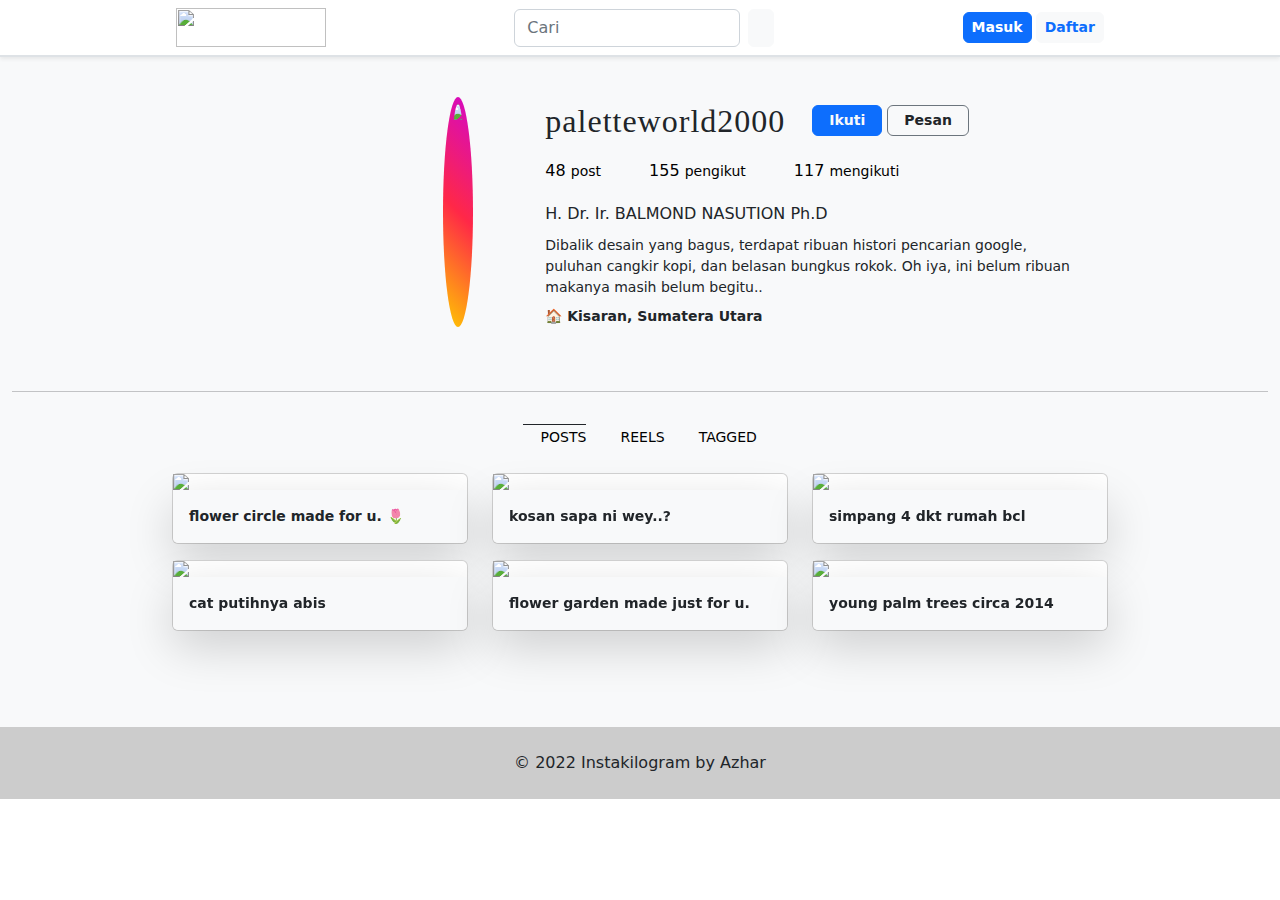
==== strawberry.html @ 3292f48c "Add files via upload" ====
<!DOCTYPE html>
<html lang="en">
  <head>
    <meta charset="UTF-8" />
    <meta http-equiv="X-UA-Compatible" content="IE=edge" />
    <meta name="viewport" content="width=device-width, initial-scale=1.0" />
    <link rel="stylesheet" href="css/bootstrap.css" />
    <link rel="stylesheet" href="style.css" />
    <link rel="stylesheet" href="bootstrap-icons/bootstrap-icons.css" />
    <link rel="icon" href="ikg/icon.png" />
    <title>Instakilogram | Profil</title>
  </head>
  <body>
    <!-- header -->
    <nav
      class="navbar navbar-light putih sticky-top border-bottom border-2 shadow-sm"
    >
      <div class="container justify-content-around align-items-center">
        <!-- logo -->
        <a class="logo" href="index.html"
          ><img src="ikg/logo.png" width="150" height="39"
        /></a>

        <!-- cari -->
        <form class="d-none d-md-flex">
          <input
            class="form-control me-2"
            type="search"
            placeholder="Cari"
            aria-label="Cari"
          />
          <i class="btn btn-light"><img src="ikg/search.svg" alt="" /></i>
        </form>

        <!-- login -->
        <div class="input-group w-auto">
          <div
            class="btn btn-sm btn-primary rounded fw-semibold"
            data-bs-toggle="modal"
            data-bs-target="#formlogin"
          >
            Masuk
          </div>
          &nbsp;
          <div
            class="btn btn-sm btn-light rounded text-primary fw-semibold"
            data-bs-toggle="modal"
            data-bs-target="#formdaftar"
          >
            Daftar
          </div>
        </div>
      </div>
    </nav>

    <!-- form login -->
    <div
      class="modal fade"
      id="formlogin"
      tabindex="-1"
      aria-labelledby="formloginlbl"
      aria-hidden="true"
    >
      <div class="modal-dialog modal-dialog-centered">
        <div class="modal-content">
          <div class="modal-header justify-content-center">
            <img src="ikg/logo.png" class="w-25" />
            <button
              type="button"
              class="btn-close"
              data-bs-dismiss="modal"
              aria-label="Close"
            ></button>
          </div>
          <!-- body input login -->
          <div class="modal-body">
            <form>
              <div class="mb-2">
                <i class="bi bi-person-circle"></i>
                <label for="username" class="col-form-label">Username</label>
                <input type="text" class="form-control" id="username" />
              </div>

              <div class="mb-2">
                <i class="bi bi-key-fill"></i>
                <label for="password" class="col-form-label">Password</label>
                <input type="password" class="form-control" id="password" />
              </div>

              <div class="mb-2">
                <input type="checkbox" checked id="ingatsaya" />
                <label for="ingatsaya" class="col-form-label">Ingat saya</label>
              </div>

              <div class="d-flex justify-content-center gap-3">
                <a href="#"
                  ><button class="btn btn-sm btn-primary">
                    <i class="bi bi-box-arrow-in-right me-1"></i>Masuk
                  </button></a
                >
                <a href="#"
                  ><button class="btn btn-sm btn-danger">
                    <i class="bi bi-question-circle-fill"></i>
                    Lupa password
                  </button></a
                >
              </div>
            </form>
          </div>
        </div>
      </div>
    </div>
    <!-- akhir form login -->

    <!-- form daftar -->
    <div
      class="modal fade"
      id="formdaftar"
      tabindex="-1"
      aria-labelledby="formdaftarlbl"
      aria-hidden="true"
    >
      <div class="modal-dialog modal-dialog-centered">
        <div class="modal-content">
          <div class="modal-header justify-content-center">
            <img src="ikg/logo.png" class="w-25" />
            <button
              type="button"
              class="btn-close"
              data-bs-dismiss="modal"
              aria-label="Close"
            ></button>
          </div>
          <!-- body input daftar -->
          <div class="modal-body">
            <form>
              <div class="mb-2">
                <i class="bi bi-person-vcard-fill"></i>
                <label for="nama" class="col-form-label">Nama</label>
                <input type="text" class="form-control" id="nama" />
              </div>

              <div class="mb-2">
                <i class="bi bi-envelope-fill"></i>
                <label for="email" class="col-form-label">Email</label>
                <input type="text" class="form-control" id="email" />
              </div>

              <div class="mb-2">
                <i class="bi bi-person-circle"></i>
                <label for="namsdsd" class="col-form-label">Username</label>
                <input type="text" class="form-control" id="uusername" />
              </div>

              <div class="mb-2">
                <i class="bi bi-key-fill"></i>
                <label for="d-password" class="col-form-label">Password</label>
                <input type="password" class="form-control" id="d-password" />
              </div>

              <div class="mb-4">
                <i class="bi bi-telephone-fill"></i>
                <label for="telp" class="col-form-label">No. HP</label>
                <input type="tel" class="form-control" id="telp" />
              </div>

              <div class="d-flex justify-content-center gap-3">
                <a href="#"
                  ><button class="btn btn-sm btn-primary">
                    <i class="bi bi-box-arrow-in-right me-1"></i>Daftar
                  </button></a
                >
                <a href="#"
                  ><button class="btn btn-sm btn-danger" type="reset">
                    <i class="bi bi-x-circle-fill"></i>
                    Reset
                  </button></a
                >
              </div>
            </form>
          </div>
        </div>
      </div>
    </div>
    <!-- akhir form daftar -->

    <!-- profil -->
    <div class="container-fluid bg-light">
      <div class="row">
        <div class="col-12 bg-light pt-3">&nbsp;</div>
        <!-- pfp -->
        <div
          class="col-12 col-md-5 d-flex justify-content-center justify-content-md-end"
        >
          <img
            class="img-fluid me-0 me-md-5 rounded-circle grad"
            src="ikg/profil/pfp2.jpg"
          />
        </div>

        <!-- bio -->
        <div class="col-12 col-md-7 mt-4 mt-md-0">
          <!-- username -->
          <div class="d-flex justify-content-center justify-content-md-start">
            <span class="fs-2 username"> paletteworld2000 &nbsp;&nbsp;</span>
            <!-- ikuti/dm -->
            <div class="gap-2 mt-1 mt-md-2">
              <a href="#"
                ><div
                  class="btn btn-sm btn-primary fw-semibold rounded text-center text-light px-3"
                >
                  <i class="bi bi-person-fill-add"></i>
                  Ikuti
                </div></a
              >
              <a href="#"
                ><div
                  class="btn btn-sm btn-outline-secondary fw-semibold rounded text-center text-dark px-3"
                  data-bs-toggle="modal"
                  data-bs-target="#pesan"
                >
                  <i class="bi bi-chat-dots-fill"></i>
                  Pesan
                </div></a
              >
            </div>
          </div>

          <!-- post/pengikut/mengikuti -->
          <div
            class="h6 d-flex gap-5 pt-3 justify-content-center justify-content-md-start"
          >
            <a class="link" href="#album"
              >48 <small class="fw-normal"> post</small></a
            >
            <a class="link" data-bs-toggle="modal" data-bs-target="#pengikut"
              >155 <small class="fw-normal"> pengikut</small></a
            >
            <a
              class="link"
              href="#"
              data-bs-toggle="modal"
              data-bs-target="#mengikuti"
              >117 <small class="fw-normal"> mengikuti</small></a
            >
          </div>

          <!--nama, lokasi dll -->
          <div
            class="h6 d-flex pt-3 justify-content-center justify-content-md-start text-dark"
          >
            H. Dr. Ir. BALMOND NASUTION Ph.D
          </div>
          <small
            class="d-flex pt-0 pt-md-1 justify-content-center justify-content-md-start"
          >
            Dibalik desain yang bagus, terdapat ribuan histori pencarian google,
            <br />
            puluhan cangkir kopi, dan belasan bungkus rokok. Oh iya, ini belum
            ribuan
            <br />
            makanya masih belum begitu..
          </small>
          <small
            class="d-flex pt-1 pt-md-2 justify-content-center justify-content-md-start text-dark fw-semibold"
          >
            🏠 Kisaran, Sumatera Utara
          </small>
        </div>
      </div>
    </div>

    <!-- popup pesan -->
    <div
      class="modal fade"
      id="pesan"
      tabindex="-1"
      aria-labelledby="pesanlbl"
      aria-hidden="true"
    >
      <div class="modal-dialog modal-dialog-centered modal-dialog-scrollable">
        <div class="modal-content">
          <div class="modal-header justify-content-center">
            <i class="bi bi-chat-dots-fill me-2"></i>
            <div class="fw-semibold">Kirim pesan ke @paletteworld2000</div>
            <button
              type="button"
              class="btn-close"
              data-bs-dismiss="modal"
              aria-label="Close"
            ></button>
          </div>
          <!-- body pesan -->
          <div class="modal-body">
            <form>
              <textarea
                class="form-control mb-3"
                placeholder="Pesan anda"
              ></textarea>
              <button class="btn btn-primary float-end">Kirim</button>
            </form>
          </div>
        </div>
      </div>
    </div>
    <!-- akhir popup pesan -->

    <!-- popup pengikut -->
    <div
      class="modal fade"
      id="pengikut"
      tabindex="-1"
      aria-labelledby="pengikutlbl"
      aria-hidden="true"
    >
      <div class="modal-dialog modal-dialog-centered modal-dialog-scrollable">
        <div class="modal-content">
          <div class="modal-header justify-content-center">
            <img src="ikg/logo.png" class="w-25" />
            <button
              type="button"
              class="btn-close"
              data-bs-dismiss="modal"
              aria-label="Close"
            ></button>
          </div>
          <!-- body pengikut -->
          <div class="modal-body">
            <h5><i class="bi bi-people-fill"></i> Pengikut</h5>
            <div>&nbsp;</div>
            <h6 class="d-flex flex-column fw-normal">
              <h6 class="link">@akunOrang_1</h6>
              <h6 class="link">@akunOrang_2</h6>
              <h6 class="link">@akunOrang_3</h6>
              <h6 class="link">@akunOrang_4</h6>
              <h6 class="link">@akunOrang_5</h6>
              <h6 class="link">@akunOrang_6</h6>
              <h6 class="link">@akunOrang_7</h6>
              <h6 class="link">@akunOrang_8</h6>
              <h6 class="link">@akunOrang_9</h6>
              <h6 class="link">@akunOrang_10</h6>
              <h6 class="link">@akunOrang_11</h6>
              <h6 class="link">@akunOrang_12</h6>
              <h6 class="link">@akunOrang_13</h6>
              <h6 class="link">@akunOrang_14</h6>
              <h6 class="link">@akunOrang_15</h6>
              <h6 class="link">@akunOrang_16</h6>
              <h6 class="link">@akunOrang_17</h6>
              <h6 class="link">@akunOrang_18</h6>
              <h6 class="link">@akunOrang_19</h6>
              <h6 class="link">@akunOrang_20</h6>
              <h6 class="link">@akunOrang_21</h6>
              <h6 class="link">@akunOrang_22</h6>
            </h6>
          </div>
        </div>
      </div>
    </div>
    <!-- akhir popup pengikut -->

    <!-- popup mengikuti -->
    <div
      class="modal fade"
      id="mengikuti"
      tabindex="-1"
      aria-labelledby="mengikutilbl"
      aria-hidden="true"
    >
      <div class="modal-dialog modal-dialog-centered modal-dialog-scrollable">
        <div class="modal-content">
          <div class="modal-header justify-content-center">
            <img src="ikg/logo.png" class="w-25" />
            <button
              type="button"
              class="btn-close"
              data-bs-dismiss="modal"
              aria-label="Close"
            ></button>
          </div>
          <!-- body mengikuti -->
          <div class="modal-body">
            <h5><i class="bi bi-people-fill"></i> Mengikuti</h5>
            <div>&nbsp;</div>
            <h6 class="d-flex flex-column fw-normal">
              <h6 class="link">@akunOrang_1</h6>
              <h6 class="link">@akunOrang_2</h6>
              <h6 class="link">@akunOrang_3</h6>
              <h6 class="link">@akunOrang_4</h6>
              <h6 class="link">@akunOrang_5</h6>
              <h6 class="link">@akunOrang_6</h6>
              <h6 class="link">@akunOrang_7</h6>
              <h6 class="link">@akunOrang_8</h6>
              <h6 class="link">@akunOrang_9</h6>
              <h6 class="link">@akunOrang_10</h6>
              <h6 class="link">@akunOrang_11</h6>
              <h6 class="link">@akunOrang_12</h6>
              <h6 class="link">@akunOrang_13</h6>
              <h6 class="link">@akunOrang_14</h6>
              <h6 class="link">@akunOrang_15</h6>
              <h6 class="link">@akunOrang_16</h6>
              <h6 class="link">@akunOrang_17</h6>
              <h6 class="link">@akunOrang_18</h6>
              <h6 class="link">@akunOrang_19</h6>
              <h6 class="link">@akunOrang_20</h6>
              <h6 class="link">@akunOrang_21</h6>
              <h6 class="link">@akunOrang_22</h6>
            </h6>
          </div>
        </div>
      </div>
    </div>
    <!-- akhir popup mengikuti -->

    <!-- album -->
    <div class="container-fluid pt-md-5 pt-2 bg-light pb-0 pb-md-5" id="album">
      <hr />

      <div class="row album d-flex justify-content-center align-items-center">
        <div class="col-12 bg-light pt-3"></div>
        <div class="d-flex gap-3 justify-content-center align-items-center">
          <a class="link border-top border-dark" href="#">
            <img src="ikg/grid.svg" width="13" height="13" /><small>
              POSTS</small
            ></a
          >
          <a class="link" href="#">
            <img src="ikg/camera-reels.svg" width="13" height="13" />
            <small> REELS</small></a
          >
          <a class="link" href="#">
            <img src="ikg/file-person.svg" width="13" height="13" />
            <small> TAGGED</small>
          </a>
        </div>
        <div class="col-12">&nbsp;</div>
        <div class="col-0 col-md-1"></div>
        <!--  -->
        <div class="col-4 col-md-3">
          <!-- baris 1 -->
          <!-- gambar 1 -->
          <div class="card curs">
            <!-- ganti data-bs-target-->
            <div
              class="shadow-1-strong rounded container-gambar"
              style="max-width: 22rem"
              data-bs-toggle="modal"
              data-bs-target="#gambarAlbum1"
            >
              <img src="ikg/profil/album/1.jpg" class="w-100 gambar" />

              <!-- overlay like/komen -->
              <!-- jika kursor diarahkan ke gambar, maka icon like/komen akan muncul -->
              <div
                class="like-komen text-light d-flex justify-content-center align-items-center text-center"
              >
                <!-- like -->
                <h4>
                  <i class="bi bi-heart-fill"></i>
                  <small class="fs-4">26</small>
                </h4>

                <!-- komen -->
                <h4 class="ms-3 d-none d-md-block">
                  <i class="bi bi-chat-fill"></i>
                  <small class="fs-4">5</small>
                </h4>
              </div>
            </div>
            <!-- card gambar -->
            <div
              class="card-body card-img-bottom bg-light shadow-lg d-none d-md-flex"
            >
              <small class="card-text fw-semibold">
                flower circle made for u. 🌷
              </small>
              <!-- popup -->
              <!-- ganti id -->
              <div
                class="modal modal-lg fade curs_n"
                id="gambarAlbum1"
                data-bs-keyboard="false"
                tabindex="-1"
                aria-labelledby="gambarAlbum"
                aria-hidden="true"
              >
                <div class="modal-dialog">
                  <div class="modal-content">
                    <div class="modal-header">
                      <h5 class="modal-title" id="gambarAlbum">
                        flower circle made for u. 🌷
                        <a class="btn btn-danger ms-3"
                          ><i class="bi bi-heart-fill"></i> Suka</a
                        >
                      </h5>
                      <button
                        type="button"
                        class="btn-close"
                        data-bs-dismiss="modal"
                        aria-label="Close"
                      ></button>
                    </div>
                    <div class="modal-body">
                      <div class="container-fluid d-flex gap-3">
                        <div class="col-8">
                          <!-- gambar popup -->
                          <img
                            src="ikg/profil/album/1.jpg"
                            class="w-100"
                            style="border-radius: 20px"
                          />
                        </div>
                        <div class="col-4">
                          <h6 class="fw-bold">@paletteworld2000</h6>
                          <small class="fw-semibold">deskripsi:</small>
                          <small class="fw-normal lh-sm"
                            >Lorem ipsum dolor sit amet consectetur adipisicing
                            elit. Delectus, voluptates! Quisquam ipsa porro,
                            tenetur repellendus sequi nisi dolore nihil cum
                            doloribus ducimus libero iure itaque!</small
                          >
                          <br /><br />
                          <small class="fw-semibold">komentar:</small>
                          <br />
                          <small class="fw-semibold">@akunOrang_1 </small>
                          <small class="fw-normal">
                            komennya 1 Lorem ipsum dolor sit amet.</small
                          >
                          <br />
                          <small class="fw-semibold">@akunOrang_2 </small>
                          <small class="fw-normal">
                            komennya 2 Lorem ipsum dolor sit amet.</small
                          >
                          <br />
                          <small class="fw-semibold">@akunOrang_3 </small>
                          <small class="fw-normal">
                            komennya 3 Lorem ipsum dolor sit amet.</small
                          >
                          <br />
                          <div class="input-group mt-2 fs-6">
                            <input
                              type="text"
                              class="form-control"
                              placeholder="komentar anda"
                              aria-label="komentar"
                            />
                            <button
                              class="btn btn-outline-primary"
                              type="button"
                            >
                              Kirim
                            </button>
                          </div>

                          <p class="mt-3">
                            <i class="bi bi-heart-fill"></i>
                            <small
                              ><small class="fw-semibold">Si Polan </small
                              ><small>
                                dan 25 lainnya menyukai ini.</small
                              ></small
                            >
                          </p>
                        </div>
                      </div>
                    </div>
                  </div>
                </div>
              </div>
              <!-- akhir dari popup -->
            </div>
          </div>
        </div>
        <div class="col-4 col-md-3">
          <!-- gambar 2 -->
          <div class="card curs">
            <!-- ganti data-bs-target-->
            <div
              class="shadow-1-strong rounded container-gambar"
              style="max-width: 22rem"
              data-bs-toggle="modal"
              data-bs-target="#gambarAlbum2"
            >
              <img src="ikg/profil/album/4.jpg" class="w-100 gambar" />
              <div
                class="like-komen text-light d-flex justify-content-center align-items-center text-center"
              >
                <!-- like -->
                <h4>
                  <i class="bi bi-heart-fill"></i>
                  <small class="fs-4">26</small>
                </h4>

                <!-- komen -->
                <h4 class="ms-3 d-none d-md-block">
                  <i class="bi bi-chat-fill"></i>
                  <small class="fs-4">5</small>
                </h4>
              </div>
            </div>
            <div
              class="card-body card-img-bottom bg-light shadow-lg d-none d-md-flex"
            >
              <small class="card-text fw-semibold">
                kosan sapa ni wey..?
              </small>
              <!-- popup -->
              <!-- ganti id -->
              <div
                class="modal modal-lg fade curs_n"
                id="gambarAlbum2"
                data-bs-keyboard="false"
                tabindex="-1"
                aria-labelledby="gambarAlbum"
                aria-hidden="true"
              >
                <div class="modal-dialog">
                  <div class="modal-content">
                    <div class="modal-header">
                      <h5 class="modal-title" id="gambarAlbum">
                        kosan sapa ni wey..?
                        <a class="btn btn-danger ms-3"
                          ><i class="bi bi-heart-fill"></i> Suka</a
                        >
                      </h5>
                      <button
                        type="button"
                        class="btn-close"
                        data-bs-dismiss="modal"
                        aria-label="Close"
                      ></button>
                    </div>
                    <div class="modal-body">
                      <div class="container-fluid d-flex gap-3">
                        <div class="col-8">
                          <!-- gambar popup -->
                          <img
                            src="ikg/profil/album/4.jpg"
                            class="w-100"
                            style="border-radius: 20px"
                          />
                        </div>
                        <div class="col-4">
                          <h6 class="fw-bold">@paletteworld2000</h6>
                          <small class="fw-semibold">deskripsi:</small>
                          <small class="fw-normal lh-sm"
                            >Lorem ipsum dolor sit amet consectetur adipisicing
                            elit. Delectus, voluptates! Quisquam ipsa porro,
                            tenetur repellendus sequi nisi dolore nihil cum
                            doloribus ducimus libero iure itaque!</small
                          >
                          <br /><br />
                          <small class="fw-semibold">komentar:</small>
                          <br />
                          <small class="fw-semibold">@akunOrang_1 </small>
                          <small class="fw-normal">
                            komennya 1 Lorem ipsum dolor sit amet.</small
                          >
                          <br />
                          <small class="fw-semibold">@akunOrang_2 </small>
                          <small class="fw-normal">
                            komennya 2 Lorem ipsum dolor sit amet.</small
                          >
                          <br />
                          <small class="fw-semibold">@akunOrang_3 </small>
                          <small class="fw-normal">
                            komennya 3 Lorem ipsum dolor sit amet.</small
                          >
                          <br />
                          <div class="input-group mt-2 fs-6">
                            <input
                              type="text"
                              class="form-control"
                              placeholder="komentar anda"
                              aria-label="komentar"
                            />
                            <button
                              class="btn btn-outline-primary"
                              type="button"
                            >
                              Kirim
                            </button>
                          </div>

                          <p class="mt-3">
                            <i class="bi bi-heart-fill"></i>
                            <small
                              ><small class="fw-semibold">Si Polan </small
                              ><small>
                                dan 25 lainnya menyukai ini.</small
                              ></small
                            >
                          </p>
                        </div>
                      </div>
                    </div>
                  </div>
                </div>
              </div>
              <!-- akhir dari popup -->
            </div>
          </div>
        </div>
        <div class="col-4 col-md-3">
          <!-- gambar 3 -->
          <div class="card curs">
            <!-- ganti data-bs-target-->
            <div
              class="shadow-1-strong rounded container-gambar"
              style="max-width: 22rem"
              data-bs-toggle="modal"
              data-bs-target="#gambarAlbum3"
            >
              <img src="ikg/profil/album/5.jpg" class="w-100 gambar" />
              <div
                class="like-komen text-light d-flex justify-content-center align-items-center text-center"
              >
                <!-- like -->
                <h4>
                  <i class="bi bi-heart-fill"></i>
                  <small class="fs-4">26</small>
                </h4>

                <!-- komen -->
                <h4 class="ms-3 d-none d-md-block">
                  <i class="bi bi-chat-fill"></i>
                  <small class="fs-4">5</small>
                </h4>
              </div>
            </div>
            <div
              class="card-body card-img-bottom bg-light shadow-lg d-none d-md-flex"
            >
              <small class="card-text fw-semibold">
                simpang 4 dkt rumah bcl
              </small>
              <!-- popup -->
              <!-- ganti id -->
              <div
                class="modal modal-lg fade curs_n"
                id="gambarAlbum3"
                data-bs-keyboard="false"
                tabindex="-1"
                aria-labelledby="gambarAlbum"
                aria-hidden="true"
              >
                <div class="modal-dialog">
                  <div class="modal-content">
                    <div class="modal-header">
                      <h5 class="modal-title" id="gambarAlbum">
                        simpang 4 dkt rumah bcl
                        <a class="btn btn-danger ms-3"
                          ><i class="bi bi-heart-fill"></i> Suka</a
                        >
                      </h5>
                      <button
                        type="button"
                        class="btn-close"
                        data-bs-dismiss="modal"
                        aria-label="Close"
                      ></button>
                    </div>
                    <div class="modal-body">
                      <div class="container-fluid d-flex gap-3">
                        <div class="col-8">
                          <!-- gambar popup -->
                          <img
                            src="ikg/profil/album/5.jpg"
                            class="w-100"
                            style="border-radius: 20px"
                          />
                        </div>
                        <div class="col-4">
                          <h6 class="fw-bold">@paletteworld2000</h6>
                          <small class="fw-semibold">deskripsi:</small>
                          <small class="fw-normal lh-sm"
                            >Lorem ipsum dolor sit amet consectetur adipisicing
                            elit. Delectus, voluptates! Quisquam ipsa porro,
                            tenetur repellendus sequi nisi dolore nihil cum
                            doloribus ducimus libero iure itaque!</small
                          >
                          <br /><br />
                          <small class="fw-semibold">komentar:</small>
                          <br />
                          <small class="fw-semibold">@akunOrang_1 </small>
                          <small class="fw-normal">
                            komennya 1 Lorem ipsum dolor sit amet.</small
                          >
                          <br />
                          <small class="fw-semibold">@akunOrang_2 </small>
                          <small class="fw-normal">
                            komennya 2 Lorem ipsum dolor sit amet.</small
                          >
                          <br />
                          <small class="fw-semibold">@akunOrang_3 </small>
                          <small class="fw-normal">
                            komennya 3 Lorem ipsum dolor sit amet.</small
                          >
                          <br />
                          <div class="input-group mt-2 fs-6">
                            <input
                              type="text"
                              class="form-control"
                              placeholder="komentar anda"
                              aria-label="komentar"
                            />
                            <button
                              class="btn btn-outline-primary"
                              type="button"
                            >
                              Kirim
                            </button>
                          </div>

                          <p class="mt-3">
                            <i class="bi bi-heart-fill"></i>
                            <small
                              ><small class="fw-semibold">Si Polan </small
                              ><small>
                                dan 25 lainnya menyukai ini.</small
                              ></small
                            >
                          </p>
                        </div>
                      </div>
                    </div>
                  </div>
                </div>
              </div>
              <!-- akhir dari popup -->
            </div>
          </div>
        </div>
        <!--  -->
        <div class="col-0 col-md-1"></div>

        <!-- baris 2 -->
        <div class="col-12 bg-light pt-3"></div>
        <div class="col-0 col-md-1"></div>
        <!--  -->
        <div class="col-4 col-md-3">
          <!-- gambar 4 -->
          <div class="card curs">
            <!-- ganti data-bs-target-->
            <div
              class="shadow-1-strong rounded container-gambar"
              style="max-width: 22rem"
              data-bs-toggle="modal"
              data-bs-target="#gambarAlbum4"
            >
              <img src="ikg/profil/album/3.jpg" class="w-100 gambar" />
              <div
                class="like-komen text-light d-flex justify-content-center align-items-center text-center"
              >
                <!-- like -->
                <h4>
                  <i class="bi bi-heart-fill"></i>
                  <small class="fs-4">26</small>
                </h4>

                <!-- komen -->
                <h4 class="ms-3 d-none d-md-block">
                  <i class="bi bi-chat-fill"></i>
                  <small class="fs-4">5</small>
                </h4>
              </div>
            </div>
            <div
              class="card-body card-img-bottom bg-light shadow-lg d-none d-md-flex"
            >
              <small class="card-text fw-semibold"> cat putihnya abis </small>
              <!-- popup -->
              <!-- ganti id -->
              <div
                class="modal modal-lg fade curs_n"
                id="gambarAlbum4"
                data-bs-keyboard="false"
                tabindex="-1"
                aria-labelledby="gambarAlbum"
                aria-hidden="true"
              >
                <div class="modal-dialog">
                  <div class="modal-content">
                    <div class="modal-header">
                      <h5 class="modal-title" id="gambarAlbum">
                        cat putihnya abis
                        <a class="btn btn-danger ms-3"
                          ><i class="bi bi-heart-fill"></i> Suka</a
                        >
                      </h5>
                      <button
                        type="button"
                        class="btn-close"
                        data-bs-dismiss="modal"
                        aria-label="Close"
                      ></button>
                    </div>
                    <div class="modal-body">
                      <div class="container-fluid d-flex gap-3">
                        <div class="col-8">
                          <!-- gambar popup -->
                          <img
                            src="ikg/profil/album/3.jpg"
                            class="w-100"
                            style="border-radius: 20px"
                          />
                        </div>
                        <div class="col-4">
                          <h6 class="fw-bold">@paletteworld2000</h6>
                          <small class="fw-semibold">deskripsi:</small>
                          <small class="fw-normal lh-sm"
                            >Lorem ipsum dolor sit amet consectetur adipisicing
                            elit. Delectus, voluptates! Quisquam ipsa porro,
                            tenetur repellendus sequi nisi dolore nihil cum
                            doloribus ducimus libero iure itaque!</small
                          >
                          <br /><br />
                          <small class="fw-semibold">komentar:</small>
                          <br />
                          <small class="fw-semibold">@akunOrang_1 </small>
                          <small class="fw-normal">
                            komennya 1 Lorem ipsum dolor sit amet.</small
                          >
                          <br />
                          <small class="fw-semibold">@akunOrang_2 </small>
                          <small class="fw-normal">
                            komennya 2 Lorem ipsum dolor sit amet.</small
                          >
                          <br />
                          <small class="fw-semibold">@akunOrang_3 </small>
                          <small class="fw-normal">
                            komennya 3 Lorem ipsum dolor sit amet.</small
                          >
                          <br />
                          <div class="input-group mt-2 fs-6">
                            <input
                              type="text"
                              class="form-control"
                              placeholder="komentar anda"
                              aria-label="komentar"
                            />
                            <button
                              class="btn btn-outline-primary"
                              type="button"
                            >
                              Kirim
                            </button>
                          </div>

                          <p class="mt-3">
                            <i class="bi bi-heart-fill"></i>
                            <small
                              ><small class="fw-semibold">Si Polan </small
                              ><small>
                                dan 25 lainnya menyukai ini.</small
                              ></small
                            >
                          </p>
                        </div>
                      </div>
                    </div>
                  </div>
                </div>
              </div>
              <!-- akhir dari popup -->
            </div>
          </div>
        </div>
        <div class="col-4 col-md-3">
          <!-- gambar 5 -->
          <div class="card curs">
            <!-- ganti data-bs-target-->
            <div
              class="shadow-1-strong rounded container-gambar"
              style="max-width: 22rem"
              data-bs-toggle="modal"
              data-bs-target="#gambarAlbum5"
            >
              <img src="ikg/profil/album/2.jpg" class="w-100 gambar" />
              <div
                class="like-komen text-light d-flex justify-content-center align-items-center text-center"
              >
                <!-- like -->
                <h4>
                  <i class="bi bi-heart-fill"></i>
                  <small class="fs-4">26</small>
                </h4>

                <!-- komen -->
                <h4 class="ms-3 d-none d-md-block">
                  <i class="bi bi-chat-fill"></i>
                  <small class="fs-4">5</small>
                </h4>
              </div>
            </div>
            <div
              class="card-body card-img-bottom bg-light shadow-lg d-none d-md-flex"
            >
              <small class="card-text fw-semibold">
                flower garden made just for u.
              </small>
              <!-- popup -->
              <!-- ganti id -->
              <div
                class="modal modal-lg fade curs_n"
                id="gambarAlbum5"
                data-bs-keyboard="false"
                tabindex="-1"
                aria-labelledby="gambarAlbum"
                aria-hidden="true"
              >
                <div class="modal-dialog">
                  <div class="modal-content">
                    <div class="modal-header">
                      <h5 class="modal-title" id="gambarAlbum">
                        flower garden made just for u.
                        <a class="btn btn-danger ms-3"
                          ><i class="bi bi-heart-fill"></i> Suka</a
                        >
                      </h5>
                      <button
                        type="button"
                        class="btn-close"
                        data-bs-dismiss="modal"
                        aria-label="Close"
                      ></button>
                    </div>
                    <div class="modal-body">
                      <div class="container-fluid d-flex gap-3">
                        <div class="col-8">
                          <!-- gambar popup -->
                          <img
                            src="ikg/profil/album/2.jpg"
                            class="w-100"
                            style="border-radius: 20px"
                          />
                        </div>
                        <div class="col-4">
                          <h6 class="fw-bold">@paletteworld2000</h6>
                          <small class="fw-semibold">deskripsi:</small>
                          <small class="fw-normal lh-sm"
                            >Lorem ipsum dolor sit amet consectetur adipisicing
                            elit. Delectus, voluptates! Quisquam ipsa porro,
                            tenetur repellendus sequi nisi dolore nihil cum
                            doloribus ducimus libero iure itaque!</small
                          >
                          <br /><br />
                          <small class="fw-semibold">komentar:</small>
                          <br />
                          <small class="fw-semibold">@akunOrang_1 </small>
                          <small class="fw-normal">
                            komennya 1 Lorem ipsum dolor sit amet.</small
                          >
                          <br />
                          <small class="fw-semibold">@akunOrang_2 </small>
                          <small class="fw-normal">
                            komennya 2 Lorem ipsum dolor sit amet.</small
                          >
                          <br />
                          <small class="fw-semibold">@akunOrang_3 </small>
                          <small class="fw-normal">
                            komennya 3 Lorem ipsum dolor sit amet.</small
                          >
                          <br />
                          <div class="input-group mt-2 fs-6">
                            <input
                              type="text"
                              class="form-control"
                              placeholder="komentar anda"
                              aria-label="komentar"
                            />
                            <button
                              class="btn btn-outline-primary"
                              type="button"
                            >
                              Kirim
                            </button>
                          </div>

                          <p class="mt-3">
                            <i class="bi bi-heart-fill"></i>
                            <small
                              ><small class="fw-semibold">Si Polan </small
                              ><small>
                                dan 25 lainnya menyukai ini.</small
                              ></small
                            >
                          </p>
                        </div>
                      </div>
                    </div>
                  </div>
                </div>
              </div>
              <!-- akhir dari popup -->
            </div>
          </div>
        </div>
        <div class="col-4 col-md-3">
          <!-- gambar 6 -->
          <div class="card curs">
            <!-- ganti data-bs-target-->
            <div
              class="shadow-1-strong rounded container-gambar"
              style="max-width: 22rem"
              data-bs-toggle="modal"
              data-bs-target="#gambarAlbum6"
            >
              <img src="ikg/profil/album/6.jpg" class="w-100 gambar" />
              <div
                class="like-komen text-light d-flex justify-content-center align-items-center text-center"
              >
                <!-- like -->
                <h4>
                  <i class="bi bi-heart-fill"></i>
                  <small class="fs-4">26</small>
                </h4>

                <!-- komen -->
                <h4 class="ms-3 d-none d-md-block">
                  <i class="bi bi-chat-fill"></i>
                  <small class="fs-4">5</small>
                </h4>
              </div>
            </div>
            <div
              class="card-body card-img-bottom bg-light shadow-lg d-none d-md-flex"
            >
              <small class="card-text fw-semibold">
                young palm trees circa 2014
              </small>
              <!-- popup -->
              <!-- ganti id -->
              <div
                class="modal modal-lg fade curs_n"
                id="gambarAlbum6"
                data-bs-keyboard="false"
                tabindex="-1"
                aria-labelledby="gambarAlbum"
                aria-hidden="true"
              >
                <div class="modal-dialog">
                  <div class="modal-content">
                    <div class="modal-header">
                      <h5 class="modal-title" id="gambarAlbum">
                        young palm trees circa 2014
                        <a class="btn btn-danger ms-3"
                          ><i class="bi bi-heart-fill"></i> Suka</a
                        >
                      </h5>
                      <button
                        type="button"
                        class="btn-close"
                        data-bs-dismiss="modal"
                        aria-label="Close"
                      ></button>
                    </div>
                    <div class="modal-body">
                      <div class="container-fluid d-flex gap-3">
                        <div class="col-8">
                          <!-- gambar popup -->
                          <img
                            src="ikg/profil/album/6.jpg"
                            class="w-100"
                            style="border-radius: 20px"
                          />
                        </div>
                        <div class="col-4">
                          <h6 class="fw-bold">@paletteworld2000</h6>
                          <small class="fw-semibold">deskripsi:</small>
                          <small class="fw-normal lh-sm"
                            >Lorem ipsum dolor sit amet consectetur adipisicing
                            elit. Delectus, voluptates! Quisquam ipsa porro,
                            tenetur repellendus sequi nisi dolore nihil cum
                            doloribus ducimus libero iure itaque!</small
                          >
                          <br /><br />
                          <small class="fw-semibold">komentar:</small>
                          <br />
                          <small class="fw-semibold">@akunOrang_1 </small>
                          <small class="fw-normal">
                            komennya 1 Lorem ipsum dolor sit amet.</small
                          >
                          <br />
                          <small class="fw-semibold">@akunOrang_2 </small>
                          <small class="fw-normal">
                            komennya 2 Lorem ipsum dolor sit amet.</small
                          >
                          <br />
                          <small class="fw-semibold">@akunOrang_3 </small>
                          <small class="fw-normal">
                            komennya 3 Lorem ipsum dolor sit amet.</small
                          >
                          <br />
                          <div class="input-group mt-2 fs-6">
                            <input
                              type="text"
                              class="form-control"
                              placeholder="komentar anda"
                              aria-label="komentar"
                            />
                            <button
                              class="btn btn-outline-primary"
                              type="button"
                            >
                              Kirim
                            </button>
                          </div>

                          <p class="mt-3">
                            <i class="bi bi-heart-fill"></i>
                            <small
                              ><small class="fw-semibold">Si Polan </small
                              ><small>
                                dan 25 lainnya menyukai ini.</small
                              ></small
                            >
                          </p>
                        </div>
                      </div>
                    </div>
                  </div>
                </div>
              </div>
              <!-- akhir dari popup -->
            </div>
          </div>
        </div>
        <!--  -->
        <div class="col-0 col-md-1"></div>
        <div class="col-12 pb-4">&nbsp;</div>
      </div>
    </div>

    <!-- footer -->
    <div class="container-fluid foot">
      <footer class="pt-4 pb-2">
        <p class="text-center">&copy; 2022 Instakilogram by Azhar</p>
      </footer>
    </div>
    <script src="js/bootstrap.bundle.js"></script>
  </body>
</html>
---- style.css ----
@font-face {
  font-family: "Aileron";
  src: url("ikg/aileron.ultralight.otf") format("opentype");
}

.b-search {
  cursor: pointer;
}

.pfp {
  margin-left: 5em;
}

.username {
  font-family: "Aileron";
  letter-spacing: 1px;
  font-size: larger;
}

.link {
  text-decoration: none;
  color: black;
  transition: 0.1s;
  cursor: pointer;
}

.link:hover {
  color: gray;
}

/* warna background navbar. warna putih bawaan bootstap kurang cerah */
.putih {
  background-color: white;
}

.foot {
  background-color: rgba(0, 0, 0, 0.2);
}

/* class gradien untuk pfp, nilai padding & warna background mangga atuh di modifikasi */
.grad {
  padding: 7px;
  background: linear-gradient(45deg, #ffca00, #ff2847, #d408c6);
}

.curs {
  cursor: pointer;
}

.curs_n {
  cursor: default;
}

/* class container untuk masing-masing gambar */
.container-gambar {
  position: relative;
}

/* class untuk gambar album */
.gambar {
  opacity: 1;
  display: block;
  backface-visibility: hidden;
}

/* class untuk overlay like/komen */
.like-komen {
  transition: 0.2s ease;
  /* opacity 0 supaya ketika kursor belum diarahkan ke gambar, overlay tidak akan muncul */
  opacity: 0;
  /* untuk menengahkan ikon */
  position: absolute;
  top: 50%;
  left: 50%;
  transform: translate(-50%, -50%);
  -ms-transform: translate(-50%, -50%);
}

/* barulah ketika kursor diarahkan, opacity jadi 1 untuk memunculkan overlay */
.container-gambar:hover .like-komen {
  opacity: 1;
}

/* gambar jadi 50% gelap ketika kursor diarahkan. monggo disesuaikan nilai brightnessnya sesukamu*/
.container-gambar:hover .gambar {
  filter: brightness(0.5);
}

/* khusus untuk halaman index.html */
.ikon-index {
  transition: 0.25s;
}

.ikon-index:hover {
  filter: invert(1);
}

.logo-index {
  transition: 0.25s;
}

.logo-index:hover {
  transform: scale(1.05);
}
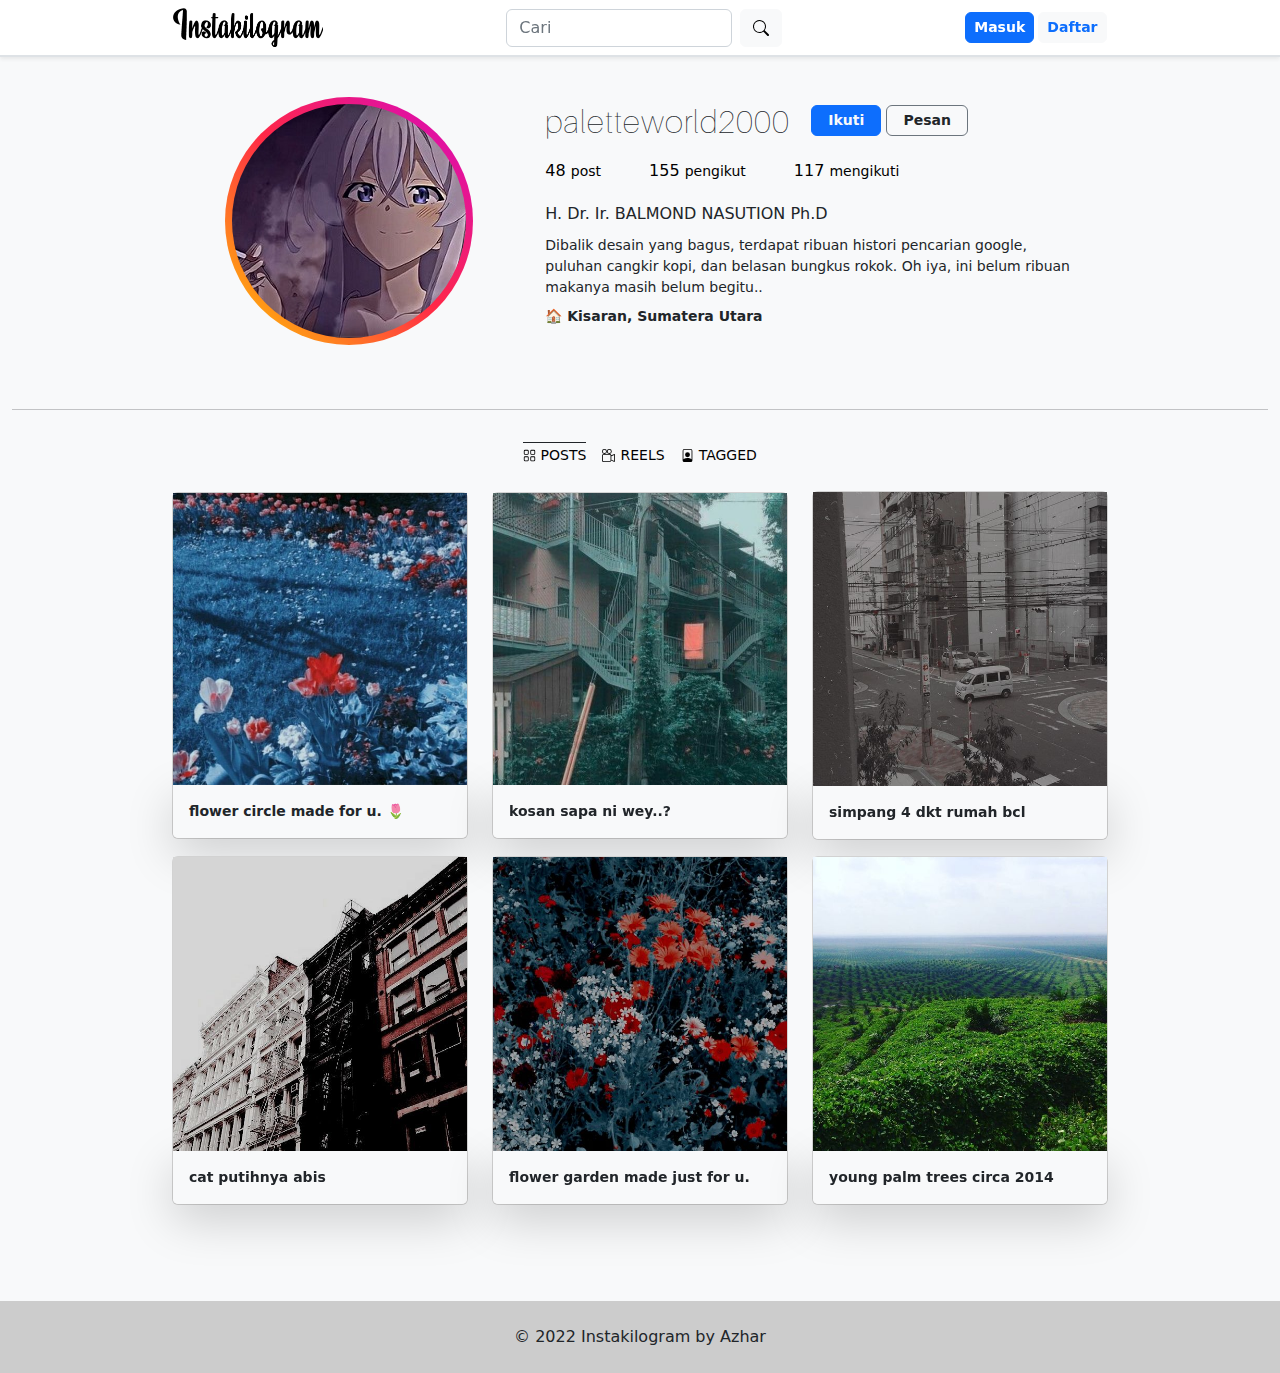
==== commit dfb412dc: "Update strawberry.html" ====
--- a/strawberry.html
+++ b/strawberry.html
@@ -6,7 +6,7 @@
     <meta name="viewport" content="width=device-width, initial-scale=1.0" />
     <link rel="stylesheet" href="css/bootstrap.css" />
     <link rel="stylesheet" href="style.css" />
-    <link rel="stylesheet" href="bootstrap-icons/bootstrap-icons.css" />
+    <link rel="stylesheet" href="https://cdn.jsdelivr.net/npm/bootstrap-icons@1.10.2/font/bootstrap-icons.css" integrity="sha384-b6lVK+yci+bfDmaY1u0zE8YYJt0TZxLEAFyYSLHId4xoVvsrQu3INevFKo+Xir8e" crossorigin="anonymous">
     <link rel="icon" href="ikg/icon.png" />
     <title>Instakilogram | Profil</title>
   </head>
